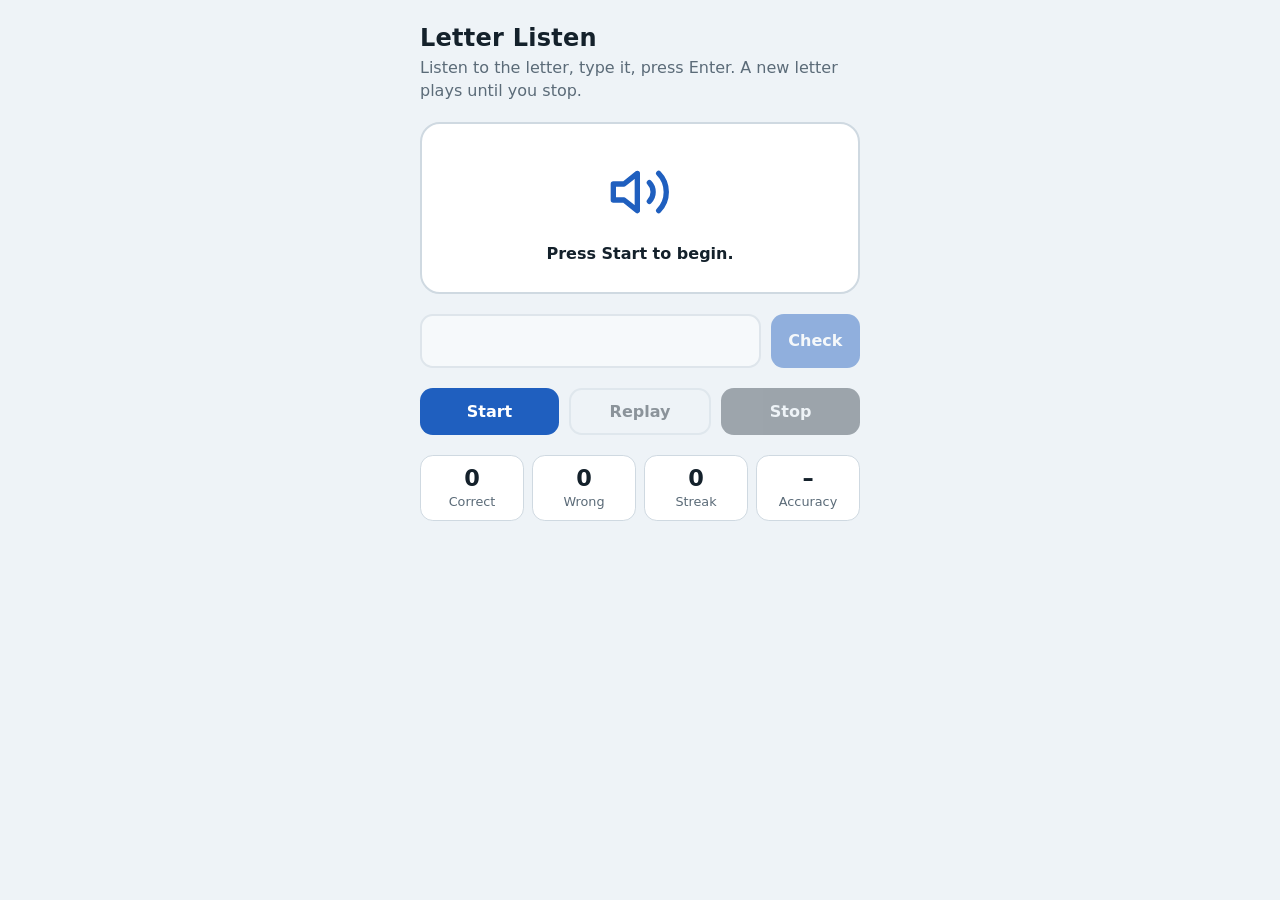
==== index.html @ d6395ade "Add files via upload" ====
<!DOCTYPE html>
<html lang="en">
<head>
<meta charset="utf-8">
<meta name="viewport" content="width=device-width, initial-scale=1, viewport-fit=cover">
<title>Letter Listen</title>
<style>
:root{
  box-sizing:border-box;
  padding-top:env(safe-area-inset-top,0px);padding-bottom:env(safe-area-inset-bottom,0px);
  --bg:#eef3f7;--panel:#ffffff;--ink:#14212b;--muted:#5b6b78;--line:#cfd9e1;
  --accent:#1f5fbf;--accent-ink:#ffffff;--ok:#1d7a4a;--bad:#b3261e;--stop:#3a4650;
}
@media (prefers-color-scheme:dark){
  :root:not([data-theme="light"]){
    --bg:#0f171d;--panel:#18232b;--ink:#e8eef2;--muted:#93a4b0;--line:#2a3944;
    --accent:#6aa5ff;--accent-ink:#08121f;--ok:#4cc38a;--bad:#ff8a80;--stop:#c3ced6;
  }
}
:root[data-theme="dark"]{
  --bg:#0f171d;--panel:#18232b;--ink:#e8eef2;--muted:#93a4b0;--line:#2a3944;
  --accent:#6aa5ff;--accent-ink:#08121f;--ok:#4cc38a;--bad:#ff8a80;--stop:#c3ced6;
}
html{scroll-padding-top:env(safe-area-inset-top,0px)}
*,*::before,*::after{box-sizing:inherit}
body{margin:0;background:var(--bg);color:var(--ink);font-family:"Trebuchet MS","Segoe UI",system-ui,sans-serif;min-height:100vh;display:flex;justify-content:center}
main{width:100%;max-width:30rem;padding:1.5rem 1.25rem 2rem;display:flex;flex-direction:column;gap:1.25rem}
h1{font-size:1.5rem;margin:0;letter-spacing:.01em}
p.sub{margin:.25rem 0 0;color:var(--muted);line-height:1.45}
.stage{background:var(--panel);border:2px solid var(--line);border-radius:1.25rem;padding:1.5rem 1rem;text-align:center;transition:border-color .2s}
.stage.ok{border-color:var(--ok)}.stage.bad{border-color:var(--bad)}
.speaker{font-size:4.5rem;line-height:1;height:5.5rem;display:flex;align-items:center;justify-content:center;font-weight:700}
.speaker.reveal.ok{color:var(--ok)}.speaker.reveal.bad{color:var(--bad)}
.speaker svg{width:4rem;height:4rem;color:var(--accent)}
.playing svg{animation:pulse .7s ease-in-out infinite alternate}
@keyframes pulse{to{transform:scale(1.18)}}
@media (prefers-reduced-motion:reduce){.playing svg{animation:none}}
.msg{min-height:1.5rem;margin:.5rem 0 0;font-weight:600}
.msg.ok{color:var(--ok)}.msg.bad{color:var(--bad)}
.row{display:flex;gap:.6rem}
input{flex:1;min-width:0;font:inherit;font-size:1.6rem;text-align:center;text-transform:uppercase;padding:.6rem;border-radius:.8rem;border:2px solid var(--line);background:var(--panel);color:var(--ink)}
input:disabled{opacity:.5}
button{font:inherit;font-weight:700;border:0;border-radius:.8rem;padding:.75rem 1.1rem;cursor:pointer;background:var(--accent);color:var(--accent-ink)}
button.alt{background:transparent;color:var(--ink);border:2px solid var(--line)}
button.stop{background:var(--stop);color:var(--bg)}
button:disabled{opacity:.45;cursor:not-allowed}
:focus-visible{outline:3px solid var(--accent);outline-offset:2px}
.controls{display:flex;gap:.6rem;flex-wrap:wrap}
.controls button{flex:1}
.stats{display:grid;grid-template-columns:repeat(4,1fr);gap:.5rem;text-align:center}
.stats div{background:var(--panel);border:1px solid var(--line);border-radius:.8rem;padding:.6rem .2rem}
.stats b{display:block;font-size:1.4rem}
.stats span{font-size:.8rem;color:var(--muted)}
.warn{color:var(--bad);font-size:.9rem;display:none}
</style>
</head>
<body>
<main>
  <header>
    <h1>Letter Listen</h1>
    <p class="sub">Listen to the letter, type it, press Enter. A new letter plays until you stop.</p>
  </header>

  <section class="stage" id="stage" aria-live="polite">
    <div class="speaker" id="speaker">
      <svg viewBox="0 0 24 24" fill="none" stroke="currentColor" stroke-width="2" stroke-linecap="round" stroke-linejoin="round" aria-hidden="true"><path d="M11 5 6 9H2v6h4l5 4V5z"/><path d="M15.5 8.5a5 5 0 0 1 0 7"/><path d="M19 5a10 10 0 0 1 0 14"/></svg>
    </div>
    <p class="msg" id="msg">Press Start to begin.</p>
  </section>

  <p class="warn" id="warn">This browser has no speech synthesis, so no audio can play.</p>

  <div class="row">
    <input id="answer" maxlength="1" autocomplete="off" autocapitalize="characters" spellcheck="false" aria-label="Letter you heard" disabled>
    <button id="check" disabled>Check</button>
  </div>

  <div class="controls">
    <button id="start">Start</button>
    <button id="replay" class="alt" disabled>Replay</button>
    <button id="stop" class="stop" disabled>Stop</button>
  </div>

  <div class="stats" aria-label="Score">
    <div><b id="sCorrect">0</b><span>Correct</span></div>
    <div><b id="sWrong">0</b><span>Wrong</span></div>
    <div><b id="sStreak">0</b><span>Streak</span></div>
    <div><b id="sAcc">–</b><span>Accuracy</span></div>
  </div>
</main>

<script>
(function(){
  var NAMES = {A:"ay",B:"bee",C:"see",D:"dee",E:"ee",F:"eff",G:"jee",H:"aitch",I:"eye",J:"jay",K:"kay",L:"ell",M:"em",N:"en",O:"oh",P:"pee",Q:"cue",R:"are",S:"ess",T:"tee",U:"you",V:"vee",W:"double you",X:"ex",Y:"why",Z:"zee"};
  var LETTERS = Object.keys(NAMES);
  var $ = function(id){return document.getElementById(id)};
  var stage=$("stage"), speaker=$("speaker"), msg=$("msg"), answer=$("answer");
  var btnStart=$("start"), btnStop=$("stop"), btnReplay=$("replay"), btnCheck=$("check");
  var state={running:false,current:null,waiting:false,correct:0,wrong:0,streak:0,timer:null};
  var synth = window.speechSynthesis;
  var ICON = speaker.innerHTML;

  if(!synth){ $("warn").style.display="block"; btnStart.disabled=true; }

  function randomLetter(){
    var l;
    do { l = LETTERS[Math.floor(Math.random()*LETTERS.length)]; } while(l===state.current && LETTERS.length>1);
    return l;
  }

  function speak(letter){
    if(!synth) return;
    synth.cancel();
    var u = new SpeechSynthesisUtterance(NAMES[letter]);
    u.lang = "en-US"; u.rate = .8;
    speaker.classList.add("playing");
    u.onend = u.onerror = function(){ speaker.classList.remove("playing"); };
    synth.speak(u);
  }

  function resetStage(){
    stage.className="stage";
    speaker.className="speaker";
    speaker.innerHTML = ICON;
  }

  function nextRound(){
    if(!state.running) return;
    clearTimeout(state.timer);
    resetStage();
    state.current = randomLetter();
    state.waiting = true;
    msg.className="msg"; msg.textContent="Which letter did you hear?";
    answer.value=""; answer.disabled=false; btnCheck.disabled=false; btnReplay.disabled=false;
    answer.focus();
    speak(state.current);
  }

  function updateStats(){
    var total = state.correct+state.wrong;
    $("sCorrect").textContent=state.correct;
    $("sWrong").textContent=state.wrong;
    $("sStreak").textContent=state.streak;
    $("sAcc").textContent= total ? Math.round(state.correct/total*100)+"%" : "–";
  }

  function check(){
    if(!state.running || !state.waiting) return;
    var v = answer.value.trim().toUpperCase();
    if(!/^[A-Z]$/.test(v)){ msg.className="msg bad"; msg.textContent="Type a single letter from A to Z."; return; }
    state.waiting=false; answer.disabled=true; btnCheck.disabled=true; btnReplay.disabled=true;
    var ok = v===state.current;
    if(ok){ state.correct++; state.streak++; } else { state.wrong++; state.streak=0; }
    updateStats();
    stage.className="stage "+(ok?"ok":"bad");
    speaker.className="speaker reveal "+(ok?"ok":"bad");
    speaker.textContent = state.current;
    msg.className="msg "+(ok?"ok":"bad");
    msg.textContent = ok ? "Correct!" : "Not quite. It was "+state.current+", you typed "+v+".";
    state.timer = setTimeout(nextRound, ok?1100:2000);
  }

  function start(){
    state.running=true; state.correct=state.wrong=state.streak=0; updateStats();
    btnStart.disabled=true; btnStop.disabled=false;
    nextRound();
  }

  function stop(){
    state.running=false; state.waiting=false;
    clearTimeout(state.timer);
    if(synth) synth.cancel();
    resetStage();
    answer.value=""; answer.disabled=true; btnCheck.disabled=true; btnReplay.disabled=true;
    btnStart.disabled=false; btnStop.disabled=true;
    var total=state.correct+state.wrong;
    msg.className="msg";
    msg.textContent = total ? "Stopped. "+state.correct+" of "+total+" correct." : "Stopped.";
  }

  btnStart.addEventListener("click", start);
  btnStop.addEventListener("click", stop);
  btnReplay.addEventListener("click", function(){ if(state.waiting){ speak(state.current); answer.focus(); } });
  btnCheck.addEventListener("click", check);
  answer.addEventListener("keydown", function(e){ if(e.key==="Enter"){ e.preventDefault(); check(); } });
  answer.addEventListener("input", function(){ answer.value = answer.value.replace(/[^a-zA-Z]/g,"").slice(0,1); });
  if(synth && synth.getVoices) synth.getVoices();
})();
</script>
</body>
</html>
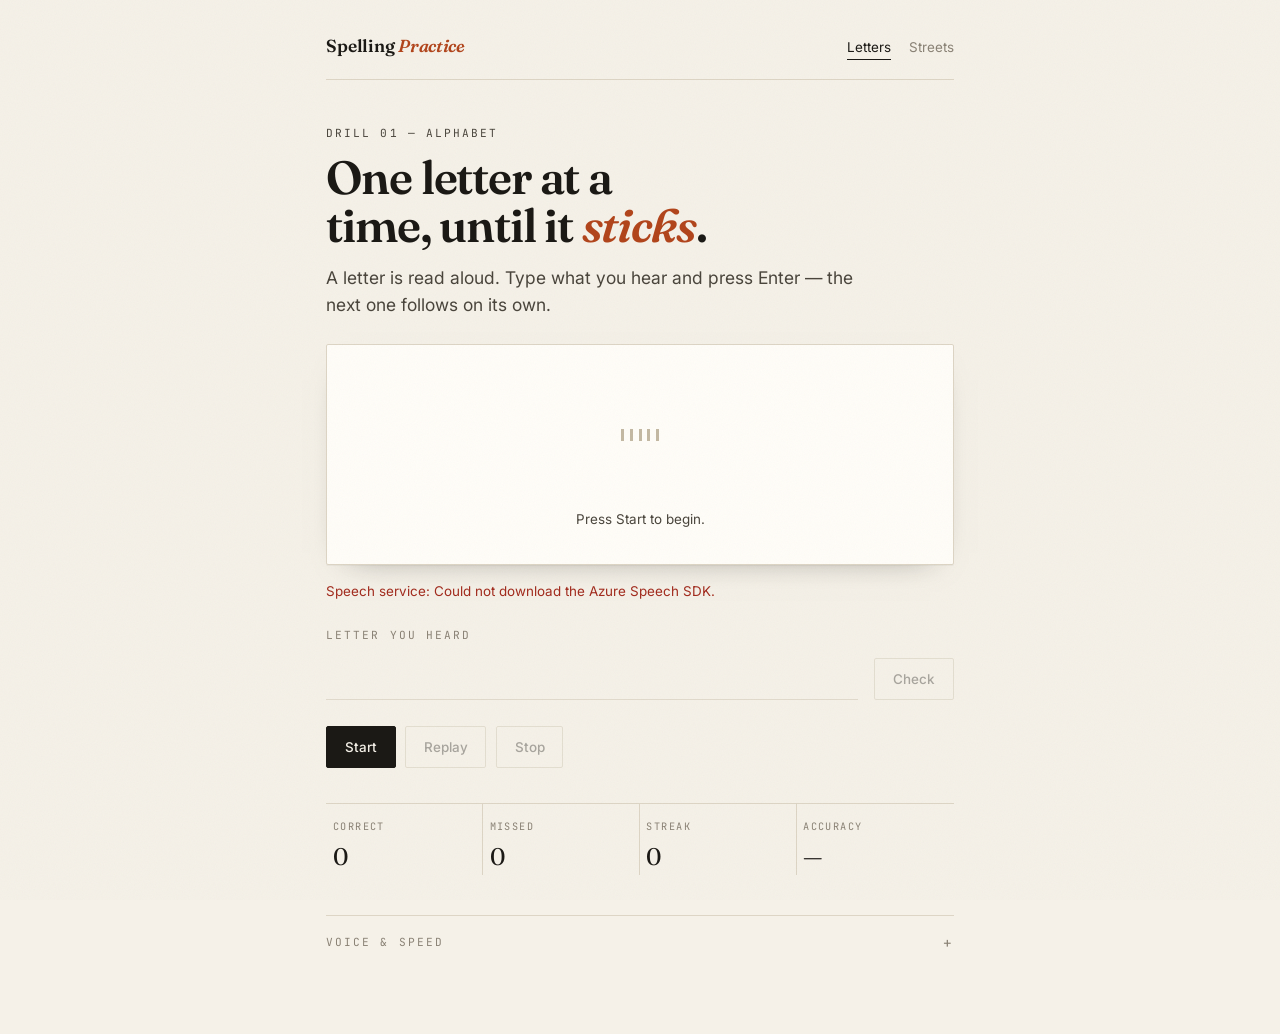
==== commit 433490f7: "New version" ====
--- a/index.html
+++ b/index.html
@@ -3,104 +3,86 @@
 <head>
 <meta charset="utf-8">
 <meta name="viewport" content="width=device-width, initial-scale=1, viewport-fit=cover">
-<title>Letter Listen</title>
-<style>
-:root{
-  box-sizing:border-box;
-  padding-top:env(safe-area-inset-top,0px);padding-bottom:env(safe-area-inset-bottom,0px);
-  --bg:#eef3f7;--panel:#ffffff;--ink:#14212b;--muted:#5b6b78;--line:#cfd9e1;
-  --accent:#1f5fbf;--accent-ink:#ffffff;--ok:#1d7a4a;--bad:#b3261e;--stop:#3a4650;
-}
-@media (prefers-color-scheme:dark){
-  :root:not([data-theme="light"]){
-    --bg:#0f171d;--panel:#18232b;--ink:#e8eef2;--muted:#93a4b0;--line:#2a3944;
-    --accent:#6aa5ff;--accent-ink:#08121f;--ok:#4cc38a;--bad:#ff8a80;--stop:#c3ced6;
-  }
-}
-:root[data-theme="dark"]{
-  --bg:#0f171d;--panel:#18232b;--ink:#e8eef2;--muted:#93a4b0;--line:#2a3944;
-  --accent:#6aa5ff;--accent-ink:#08121f;--ok:#4cc38a;--bad:#ff8a80;--stop:#c3ced6;
-}
-html{scroll-padding-top:env(safe-area-inset-top,0px)}
-*,*::before,*::after{box-sizing:inherit}
-body{margin:0;background:var(--bg);color:var(--ink);font-family:"Trebuchet MS","Segoe UI",system-ui,sans-serif;min-height:100vh;display:flex;justify-content:center}
-main{width:100%;max-width:30rem;padding:1.5rem 1.25rem 2rem;display:flex;flex-direction:column;gap:1.25rem}
-h1{font-size:1.5rem;margin:0;letter-spacing:.01em}
-p.sub{margin:.25rem 0 0;color:var(--muted);line-height:1.45}
-.stage{background:var(--panel);border:2px solid var(--line);border-radius:1.25rem;padding:1.5rem 1rem;text-align:center;transition:border-color .2s}
-.stage.ok{border-color:var(--ok)}.stage.bad{border-color:var(--bad)}
-.speaker{font-size:4.5rem;line-height:1;height:5.5rem;display:flex;align-items:center;justify-content:center;font-weight:700}
-.speaker.reveal.ok{color:var(--ok)}.speaker.reveal.bad{color:var(--bad)}
-.speaker svg{width:4rem;height:4rem;color:var(--accent)}
-.playing svg{animation:pulse .7s ease-in-out infinite alternate}
-@keyframes pulse{to{transform:scale(1.18)}}
-@media (prefers-reduced-motion:reduce){.playing svg{animation:none}}
-.msg{min-height:1.5rem;margin:.5rem 0 0;font-weight:600}
-.msg.ok{color:var(--ok)}.msg.bad{color:var(--bad)}
-.row{display:flex;gap:.6rem}
-input{flex:1;min-width:0;font:inherit;font-size:1.6rem;text-align:center;text-transform:uppercase;padding:.6rem;border-radius:.8rem;border:2px solid var(--line);background:var(--panel);color:var(--ink)}
-input:disabled{opacity:.5}
-button{font:inherit;font-weight:700;border:0;border-radius:.8rem;padding:.75rem 1.1rem;cursor:pointer;background:var(--accent);color:var(--accent-ink)}
-button.alt{background:transparent;color:var(--ink);border:2px solid var(--line)}
-button.stop{background:var(--stop);color:var(--bg)}
-button:disabled{opacity:.45;cursor:not-allowed}
-:focus-visible{outline:3px solid var(--accent);outline-offset:2px}
-.controls{display:flex;gap:.6rem;flex-wrap:wrap}
-.controls button{flex:1}
-.stats{display:grid;grid-template-columns:repeat(4,1fr);gap:.5rem;text-align:center}
-.stats div{background:var(--panel);border:1px solid var(--line);border-radius:.8rem;padding:.6rem .2rem}
-.stats b{display:block;font-size:1.4rem}
-.stats span{font-size:.8rem;color:var(--muted)}
-.warn{color:var(--bad);font-size:.9rem;display:none}
-</style>
+<title>Letters — Spelling Practice</title>
+<link rel="icon" href="favicon.svg" type="image/svg+xml">
+<link rel="preconnect" href="https://fonts.googleapis.com">
+<link rel="preconnect" href="https://fonts.gstatic.com" crossorigin>
+<link rel="stylesheet" href="https://fonts.googleapis.com/css2?family=Fraunces:ital,opsz,wght@0,9..144,500;0,9..144,600;1,9..144,600&family=Inter:wght@400;500&family=JetBrains+Mono:wght@400;500&display=swap">
+<link rel="stylesheet" href="app.css">
 </head>
-<body>
-<main>
-  <header>
-    <h1>Letter Listen</h1>
-    <p class="sub">Listen to the letter, type it, press Enter. A new letter plays until you stop.</p>
+<body data-page="letters">
+<div class="grain" aria-hidden="true"></div>
+
+<div class="shell">
+  <header class="masthead">
+    <a class="wordmark" href="index.html">Spelling <em>Practice</em></a>
+    <nav>
+      <a href="index.html" aria-current="page">Letters</a>
+      <a href="street.html">Streets</a>
+    </nav>
   </header>
 
-  <section class="stage" id="stage" aria-live="polite">
-    <div class="speaker" id="speaker">
-      <svg viewBox="0 0 24 24" fill="none" stroke="currentColor" stroke-width="2" stroke-linecap="round" stroke-linejoin="round" aria-hidden="true"><path d="M11 5 6 9H2v6h4l5 4V5z"/><path d="M15.5 8.5a5 5 0 0 1 0 7"/><path d="M19 5a10 10 0 0 1 0 14"/></svg>
+  <main>
+    <section class="intro rise">
+      <p class="eyebrow">Drill 01 — Alphabet</p>
+      <h1>One letter at a time, until it <em>sticks</em>.</h1>
+      <p>A letter is read aloud. Type what you hear and press Enter — the next one follows on its own.</p>
+    </section>
+
+    <section class="stage rise" id="stage" data-state="idle" aria-live="polite">
+      <div class="cue">
+        <div class="wave" aria-hidden="true"><i></i><i></i><i></i><i></i><i></i></div>
+        <span class="answer-reveal letter" id="reveal"></span>
+      </div>
+      <p class="prompt" id="msg">Press Start to begin.</p>
+    </section>
+
+    <p class="warn" id="warn">No speech engine is available, so no audio can play.</p>
+
+    <div class="answer rise">
+      <label for="answer-letter">
+        <span class="eyebrow">Letter you heard</span>
+        <input type="text" id="answer-letter" maxlength="1" autocomplete="off" autocapitalize="characters" spellcheck="false" disabled>
+      </label>
+      <button id="check" disabled>Check</button>
     </div>
-    <p class="msg" id="msg">Press Start to begin.</p>
-  </section>
 
-  <p class="warn" id="warn">This browser has no speech synthesis, so no audio can play.</p>
+    <div class="controls">
+      <button id="start" class="primary">Start</button>
+      <button id="replay" disabled>Replay</button>
+      <button id="stop" disabled>Stop</button>
+    </div>
 
-  <div class="row">
-    <input id="answer" maxlength="1" autocomplete="off" autocapitalize="characters" spellcheck="false" aria-label="Letter you heard" disabled>
-    <button id="check" disabled>Check</button>
-  </div>
+    <dl class="scoreboard">
+      <div><dt>Correct</dt><dd id="sCorrect">0</dd></div>
+      <div><dt>Missed</dt><dd id="sWrong">0</dd></div>
+      <div><dt>Streak</dt><dd id="sStreak">0</dd></div>
+      <div><dt>Accuracy</dt><dd id="sAcc">—</dd></div>
+    </dl>
 
-  <div class="controls">
-    <button id="start">Start</button>
-    <button id="replay" class="alt" disabled>Replay</button>
-    <button id="stop" class="stop" disabled>Stop</button>
-  </div>
+    <div id="voice-settings"></div>
+  </main>
+</div>
 
-  <div class="stats" aria-label="Score">
-    <div><b id="sCorrect">0</b><span>Correct</span></div>
-    <div><b id="sWrong">0</b><span>Wrong</span></div>
-    <div><b id="sStreak">0</b><span>Streak</span></div>
-    <div><b id="sAcc">–</b><span>Accuracy</span></div>
-  </div>
-</main>
-
+<script src="speech-config.js"></script>
+<script src="speech.js"></script>
+<script src="settings.js"></script>
 <script>
 (function(){
-  var NAMES = {A:"ay",B:"bee",C:"see",D:"dee",E:"ee",F:"eff",G:"jee",H:"aitch",I:"eye",J:"jay",K:"kay",L:"ell",M:"em",N:"en",O:"oh",P:"pee",Q:"cue",R:"are",S:"ess",T:"tee",U:"you",V:"vee",W:"double you",X:"ex",Y:"why",Z:"zee"};
-  var LETTERS = Object.keys(NAMES);
+  var LETTERS = "ABCDEFGHIJKLMNOPQRSTUVWXYZ".split("");
   var $ = function(id){return document.getElementById(id)};
-  var stage=$("stage"), speaker=$("speaker"), msg=$("msg"), answer=$("answer");
+  var stage=$("stage"), reveal=$("reveal"), msg=$("msg"), answer=$("answer-letter");
   var btnStart=$("start"), btnStop=$("stop"), btnReplay=$("replay"), btnCheck=$("check");
   var state={running:false,current:null,waiting:false,correct:0,wrong:0,streak:0,timer:null};
-  var synth = window.speechSynthesis;
-  var ICON = speaker.innerHTML;
+  var speech = window.Speech;
 
-  if(!synth){ $("warn").style.display="block"; btnStart.disabled=true; }
+  if(!speech || !speech.isSupported()){ $("warn").style.display="block"; btnStart.disabled=true; }
+
+  window.SPEECH_CONFIG.onError = function(err){
+    var warn = $("warn");
+    warn.textContent = "Speech service: " + (err && err.message ? err.message : err);
+    warn.style.display = "block";
+  };
 
   function randomLetter(){
     var l;
@@ -109,28 +91,21 @@
   }
 
   function speak(letter){
-    if(!synth) return;
-    synth.cancel();
-    var u = new SpeechSynthesisUtterance(NAMES[letter]);
-    u.lang = "en-US"; u.rate = .8;
-    speaker.classList.add("playing");
-    u.onend = u.onerror = function(){ speaker.classList.remove("playing"); };
-    synth.speak(u);
-  }
-
-  function resetStage(){
-    stage.className="stage";
-    speaker.className="speaker";
-    speaker.innerHTML = ICON;
+    if(!speech || !speech.isSupported()) return;
+    speech.cancel();
+    stage.dataset.state = "playing";
+    speech.speak(letter, {rate:.85, asCharacters:true}).then(function(finished){
+      if(finished && stage.dataset.state==="playing") stage.dataset.state = "listening";
+    });
   }
 
   function nextRound(){
     if(!state.running) return;
     clearTimeout(state.timer);
-    resetStage();
+    reveal.textContent = "";
     state.current = randomLetter();
     state.waiting = true;
-    msg.className="msg"; msg.textContent="Which letter did you hear?";
+    msg.textContent = "Which letter did you hear?";
     answer.value=""; answer.disabled=false; btnCheck.disabled=false; btnReplay.disabled=false;
     answer.focus();
     speak(state.current);
@@ -141,22 +116,21 @@
     $("sCorrect").textContent=state.correct;
     $("sWrong").textContent=state.wrong;
     $("sStreak").textContent=state.streak;
-    $("sAcc").textContent= total ? Math.round(state.correct/total*100)+"%" : "–";
+    $("sAcc").textContent= total ? Math.round(state.correct/total*100)+"%" : "—";
   }
 
   function check(){
     if(!state.running || !state.waiting) return;
     var v = answer.value.trim().toUpperCase();
-    if(!/^[A-Z]$/.test(v)){ msg.className="msg bad"; msg.textContent="Type a single letter from A to Z."; return; }
+    if(!/^[A-Z]$/.test(v)){ msg.textContent="Type a single letter from A to Z."; return; }
     state.waiting=false; answer.disabled=true; btnCheck.disabled=true; btnReplay.disabled=true;
+    speech.cancel();
     var ok = v===state.current;
     if(ok){ state.correct++; state.streak++; } else { state.wrong++; state.streak=0; }
     updateStats();
-    stage.className="stage "+(ok?"ok":"bad");
-    speaker.className="speaker reveal "+(ok?"ok":"bad");
-    speaker.textContent = state.current;
-    msg.className="msg "+(ok?"ok":"bad");
-    msg.textContent = ok ? "Correct!" : "Not quite. It was "+state.current+", you typed "+v+".";
+    stage.dataset.state = ok ? "ok" : "bad";
+    reveal.textContent = state.current;
+    msg.textContent = ok ? "Correct." : "It was " + state.current + " — you typed " + v + ".";
     state.timer = setTimeout(nextRound, ok?1100:2000);
   }
 
@@ -169,13 +143,13 @@
   function stop(){
     state.running=false; state.waiting=false;
     clearTimeout(state.timer);
-    if(synth) synth.cancel();
-    resetStage();
+    if(speech) speech.cancel();
+    stage.dataset.state = "idle";
+    reveal.textContent = "";
     answer.value=""; answer.disabled=true; btnCheck.disabled=true; btnReplay.disabled=true;
     btnStart.disabled=false; btnStop.disabled=true;
     var total=state.correct+state.wrong;
-    msg.className="msg";
-    msg.textContent = total ? "Stopped. "+state.correct+" of "+total+" correct." : "Stopped.";
+    msg.textContent = total ? "Stopped — " + state.correct + " of " + total + " correct." : "Stopped.";
   }
 
   btnStart.addEventListener("click", start);
@@ -184,7 +158,12 @@
   btnCheck.addEventListener("click", check);
   answer.addEventListener("keydown", function(e){ if(e.key==="Enter"){ e.preventDefault(); check(); } });
   answer.addEventListener("input", function(){ answer.value = answer.value.replace(/[^a-zA-Z]/g,"").slice(0,1); });
-  if(synth && synth.getVoices) synth.getVoices();
+
+  window.SpeechSettings.mount($("voice-settings"), {
+    onChange: function(){ speak(state.waiting ? state.current : "A"); }
+  });
+
+  if(speech) speech.prime();
 })();
 </script>
 </body>
--- a/app.css
+++ b/app.css
@@ -0,0 +1,594 @@
+/* Shared shell for the spelling drills: warm paper, ink rules, one accent. */
+
+:root {
+  color-scheme: light dark;
+
+  --paper: #f5f1e8;
+  --panel: #fffdf8;
+  --ink: #1b1915;
+  --ink-soft: #4a453c;
+  --muted: #8a8275;
+  --rule: #ddd5c5;
+  --rule-strong: #c4b9a3;
+  --accent: #b2451c;
+  --accent-ink: #fffdf8;
+  --ok: #2d6a4a;
+  --bad: #a32c1e;
+
+  --shadow: 0 1px 0 rgb(27 25 21 / 4%), 0 12px 32px -24px rgb(27 25 21 / 55%);
+  --ease: cubic-bezier(0.22, 0.61, 0.36, 1);
+
+  --step--1: clamp(0.78rem, 0.76rem + 0.1vw, 0.84rem);
+  --step-0: clamp(1rem, 0.97rem + 0.15vw, 1.09rem);
+  --step-1: clamp(1.2rem, 1.1rem + 0.5vw, 1.5rem);
+  --step-3: clamp(1.9rem, 1.5rem + 2vw, 2.9rem);
+}
+
+[data-page="street"] {
+  --accent: #2f5d4f;
+}
+
+@media (prefers-color-scheme: dark) {
+  :root {
+    --paper: #14130f;
+    --panel: #1c1a15;
+    --ink: #efeade;
+    --ink-soft: #c6bfae;
+    --muted: #8d8574;
+    --rule: #302c24;
+    --rule-strong: #46402f;
+    --accent: #e09158;
+    --accent-ink: #14130f;
+    --ok: #6fbf92;
+    --bad: #ef8d7e;
+    --shadow: 0 1px 0 rgb(0 0 0 / 30%), 0 16px 40px -28px rgb(0 0 0 / 90%);
+  }
+  [data-page="street"] {
+    --accent: #7fc0a5;
+  }
+}
+
+*,
+*::before,
+*::after {
+  box-sizing: border-box;
+}
+
+body {
+  margin: 0;
+  min-height: 100svh;
+  padding: env(safe-area-inset-top) env(safe-area-inset-right) env(safe-area-inset-bottom) env(safe-area-inset-left);
+  background: var(--paper);
+  color: var(--ink);
+  font-family: Inter, "Segoe UI", system-ui, sans-serif;
+  font-size: var(--step-0);
+  line-height: 1.55;
+  -webkit-font-smoothing: antialiased;
+}
+
+/* Photographic grain so the flat colours do not read as sterile. */
+.grain {
+  position: fixed;
+  inset: 0;
+  z-index: 50;
+  pointer-events: none;
+  opacity: 0.045;
+  mix-blend-mode: multiply;
+  background-image: url("data:image/svg+xml,%3Csvg xmlns='http://www.w3.org/2000/svg' width='160' height='160'%3E%3Cfilter id='n'%3E%3CfeTurbulence type='fractalNoise' baseFrequency='0.85' numOctaves='3' stitchTiles='stitch'/%3E%3C/filter%3E%3Crect width='100%25' height='100%25' filter='url(%23n)'/%3E%3C/svg%3E");
+}
+
+@media (prefers-color-scheme: dark) {
+  .grain {
+    mix-blend-mode: screen;
+    opacity: 0.06;
+  }
+}
+
+.shell {
+  width: min(42rem, 100%);
+  margin-inline: auto;
+  padding: 1.5rem 1.4rem 4rem;
+}
+
+/* Masthead ---------------------------------------------------------------- */
+
+.masthead {
+  display: flex;
+  align-items: baseline;
+  justify-content: space-between;
+  gap: 1rem;
+  padding-block: 0.5rem 1.2rem;
+  border-bottom: 1px solid var(--rule);
+}
+
+.wordmark {
+  font-family: Fraunces, Georgia, serif;
+  font-size: var(--step-0);
+  font-weight: 600;
+  letter-spacing: -0.015em;
+  color: inherit;
+  text-decoration: none;
+}
+
+.wordmark em {
+  font-style: italic;
+  color: var(--accent);
+}
+
+.masthead nav {
+  display: flex;
+  gap: 1.1rem;
+  font-size: var(--step--1);
+}
+
+.masthead nav a {
+  position: relative;
+  color: var(--muted);
+  text-decoration: none;
+  padding-block: 0.15rem;
+  transition: color 0.2s var(--ease);
+}
+
+.masthead nav a::after {
+  content: "";
+  position: absolute;
+  inset-inline: 0;
+  bottom: 0;
+  height: 1px;
+  background: currentColor;
+  transform: scaleX(0);
+  transform-origin: left;
+  transition: transform 0.25s var(--ease);
+}
+
+.masthead nav a:hover,
+.masthead nav a[aria-current="page"] {
+  color: var(--ink);
+}
+
+.masthead nav a:hover::after,
+.masthead nav a[aria-current="page"]::after {
+  transform: scaleX(1);
+}
+
+/* Headings ---------------------------------------------------------------- */
+
+.eyebrow {
+  margin: 0;
+  font-family: "JetBrains Mono", ui-monospace, monospace;
+  font-size: 0.7rem;
+  letter-spacing: 0.18em;
+  text-transform: uppercase;
+  color: var(--muted);
+}
+
+.intro {
+  padding-block: 2rem 1.6rem;
+}
+
+.intro h1 {
+  margin: 0.7rem 0 0;
+  font-family: Fraunces, Georgia, serif;
+  font-size: var(--step-3);
+  font-weight: 600;
+  line-height: 1.05;
+  letter-spacing: -0.025em;
+  text-wrap: balance;
+}
+
+.intro h1 em {
+  font-style: italic;
+  color: var(--accent);
+}
+
+.intro p {
+  max-width: 34rem;
+  margin: 0.8rem 0 0;
+  color: var(--ink-soft);
+}
+
+/* Stage ------------------------------------------------------------------- */
+
+.stage {
+  position: relative;
+  background: var(--panel);
+  border: 1px solid var(--rule);
+  border-radius: 2px;
+  box-shadow: var(--shadow);
+  padding: 2.4rem 1.5rem 1.8rem;
+  text-align: center;
+  transition: border-color 0.3s var(--ease);
+}
+
+.stage::before {
+  content: "";
+  position: absolute;
+  inset-inline: 0;
+  top: 0;
+  height: 2px;
+  background: var(--accent);
+  transform: scaleX(0);
+  transform-origin: left;
+  transition: transform 0.4s var(--ease);
+}
+
+.stage[data-state="playing"]::before {
+  transform: scaleX(1);
+}
+
+.stage[data-state="ok"] {
+  border-color: var(--ok);
+}
+
+.stage[data-state="bad"] {
+  border-color: var(--bad);
+}
+
+.cue {
+  display: grid;
+  place-items: center;
+  min-height: 6.5rem;
+}
+
+.wave {
+  display: flex;
+  align-items: center;
+  gap: 0.35rem;
+  height: 3rem;
+}
+
+.wave i {
+  display: block;
+  width: 3px;
+  height: 100%;
+  background: var(--rule-strong);
+  transform: scaleY(0.25);
+  transition: transform 0.3s var(--ease), background-color 0.3s var(--ease);
+}
+
+.stage[data-state="playing"] .wave i {
+  background: var(--accent);
+}
+
+@media (prefers-reduced-motion: no-preference) {
+  .stage[data-state="playing"] .wave i {
+    animation: bounce 0.9s var(--ease) infinite alternate;
+  }
+  .wave i:nth-child(1) { animation-delay: -0.5s; }
+  .wave i:nth-child(2) { animation-delay: -0.2s; }
+  .wave i:nth-child(3) { animation-delay: -0.75s; }
+  .wave i:nth-child(4) { animation-delay: -0.35s; }
+  .wave i:nth-child(5) { animation-delay: -0.6s; }
+}
+
+@keyframes bounce {
+  from { transform: scaleY(0.2); }
+  to { transform: scaleY(1); }
+}
+
+.answer-reveal {
+  display: none;
+  font-family: Fraunces, Georgia, serif;
+  font-weight: 600;
+  letter-spacing: -0.03em;
+  line-height: 1;
+  text-wrap: balance;
+}
+
+.answer-reveal.letter {
+  font-size: clamp(3.5rem, 16vw, 6rem);
+}
+
+.answer-reveal.word {
+  font-size: var(--step-3);
+  letter-spacing: -0.02em;
+}
+
+.stage[data-state="ok"] .answer-reveal,
+.stage[data-state="bad"] .answer-reveal {
+  display: block;
+}
+
+.stage[data-state="ok"] .wave,
+.stage[data-state="bad"] .wave {
+  display: none;
+}
+
+.stage[data-state="ok"] .answer-reveal { color: var(--ok); }
+.stage[data-state="bad"] .answer-reveal { color: var(--bad); }
+
+@media (prefers-reduced-motion: no-preference) {
+  .stage[data-state="ok"] .answer-reveal,
+  .stage[data-state="bad"] .answer-reveal {
+    animation: settle 0.45s var(--ease) both;
+  }
+}
+
+@keyframes settle {
+  from { opacity: 0; transform: translateY(0.4rem) scale(0.97); }
+  to { opacity: 1; transform: none; }
+}
+
+.prompt {
+  min-height: 1.6rem;
+  margin: 1.4rem 0 0;
+  font-size: var(--step--1);
+  color: var(--ink-soft);
+}
+
+.stage[data-state="ok"] .prompt { color: var(--ok); }
+.stage[data-state="bad"] .prompt { color: var(--bad); }
+
+.warn {
+  display: none;
+  margin: 1rem 0 0;
+  font-size: var(--step--1);
+  color: var(--bad);
+}
+
+/* Answer + controls ------------------------------------------------------- */
+
+.answer {
+  display: flex;
+  align-items: flex-end;
+  gap: 1rem;
+  margin-top: 1.6rem;
+}
+
+.answer label {
+  flex: 1;
+  display: block;
+}
+
+.answer .eyebrow {
+  display: block;
+  margin-bottom: 0.4rem;
+}
+
+input[type="text"] {
+  width: 100%;
+  font: inherit;
+  font-family: Fraunces, Georgia, serif;
+  font-size: var(--step-1);
+  color: var(--ink);
+  background: transparent;
+  border: 0;
+  border-bottom: 1px solid var(--rule-strong);
+  border-radius: 0;
+  padding: 0.35rem 0.1rem;
+  transition: border-color 0.2s var(--ease);
+}
+
+input[type="text"]:focus {
+  outline: none;
+  border-bottom-color: var(--accent);
+}
+
+input[type="text"]:disabled {
+  opacity: 0.4;
+}
+
+input#answer-letter {
+  text-align: center;
+  text-transform: uppercase;
+  letter-spacing: 0.1em;
+}
+
+.controls {
+  display: flex;
+  flex-wrap: wrap;
+  gap: 0.6rem;
+  margin-top: 1.6rem;
+}
+
+button {
+  font: inherit;
+  font-size: var(--step--1);
+  font-weight: 500;
+  color: var(--ink);
+  background: transparent;
+  border: 1px solid var(--rule-strong);
+  border-radius: 2px;
+  padding: 0.6rem 1.1rem;
+  cursor: pointer;
+  transition: transform 0.15s var(--ease), border-color 0.2s var(--ease), color 0.2s var(--ease), background-color 0.2s var(--ease);
+}
+
+button:hover:not(:disabled) {
+  border-color: var(--ink);
+}
+
+button:active:not(:disabled) {
+  transform: translateY(1px);
+}
+
+button.primary {
+  background: var(--ink);
+  border-color: var(--ink);
+  color: var(--paper);
+}
+
+button.primary:hover:not(:disabled) {
+  background: var(--accent);
+  border-color: var(--accent);
+  color: var(--accent-ink);
+}
+
+button:disabled {
+  opacity: 0.35;
+  cursor: not-allowed;
+}
+
+:focus-visible {
+  outline: 2px solid var(--accent);
+  outline-offset: 3px;
+}
+
+/* Scoreboard -------------------------------------------------------------- */
+
+.scoreboard {
+  display: grid;
+  grid-template-columns: repeat(4, 1fr);
+  margin: 2.2rem 0 0;
+  border-top: 1px solid var(--rule);
+}
+
+.scoreboard > div {
+  padding: 0.9rem 0.4rem 0;
+  border-right: 1px solid var(--rule);
+}
+
+.scoreboard > div:last-child {
+  border-right: 0;
+}
+
+.scoreboard dt {
+  font-family: "JetBrains Mono", ui-monospace, monospace;
+  font-size: 0.64rem;
+  letter-spacing: 0.14em;
+  text-transform: uppercase;
+  color: var(--muted);
+}
+
+.scoreboard dd {
+  margin: 0.2rem 0 0;
+  font-family: Fraunces, Georgia, serif;
+  font-size: var(--step-1);
+  font-variant-numeric: tabular-nums;
+}
+
+/* Voice panel ------------------------------------------------------------- */
+
+.voice-panel {
+  margin-top: 2.5rem;
+  border-top: 1px solid var(--rule);
+}
+
+.voice-panel > summary {
+  display: flex;
+  align-items: center;
+  justify-content: space-between;
+  gap: 1rem;
+  padding: 1rem 0;
+  cursor: pointer;
+  list-style: none;
+  font-family: "JetBrains Mono", ui-monospace, monospace;
+  font-size: 0.7rem;
+  letter-spacing: 0.18em;
+  text-transform: uppercase;
+  color: var(--muted);
+}
+
+.voice-panel > summary::-webkit-details-marker {
+  display: none;
+}
+
+.voice-panel > summary:hover {
+  color: var(--ink);
+}
+
+.voice-panel > summary .sign {
+  font-size: 0.9rem;
+  transition: transform 0.25s var(--ease);
+}
+
+.voice-panel[open] > summary .sign {
+  transform: rotate(45deg);
+}
+
+.voice-fields {
+  display: grid;
+  gap: 1.3rem;
+  padding-bottom: 1.6rem;
+}
+
+.field span {
+  display: block;
+  font-family: "JetBrains Mono", ui-monospace, monospace;
+  font-size: 0.64rem;
+  letter-spacing: 0.14em;
+  text-transform: uppercase;
+  color: var(--muted);
+  margin-bottom: 0.5rem;
+}
+
+select {
+  width: 100%;
+  font: inherit;
+  font-size: var(--step--1);
+  color: var(--ink);
+  background: var(--panel);
+  border: 1px solid var(--rule-strong);
+  border-radius: 2px;
+  padding: 0.55rem 0.6rem;
+}
+
+select:disabled {
+  opacity: 0.45;
+}
+
+.stepper {
+  display: flex;
+  align-items: center;
+  gap: 0.7rem;
+}
+
+.stepper button {
+  width: 2.2rem;
+  padding: 0.35rem 0;
+  text-align: center;
+  font-size: var(--step-0);
+  line-height: 1;
+}
+
+.stepper input[type="range"] {
+  flex: 1;
+  min-width: 0;
+  accent-color: var(--accent);
+}
+
+.stepper output {
+  font-family: "JetBrains Mono", ui-monospace, monospace;
+  font-size: var(--step--1);
+  font-variant-numeric: tabular-nums;
+  color: var(--ink-soft);
+  min-width: 3.1rem;
+  text-align: right;
+}
+
+.voice-note {
+  margin: 0;
+  font-size: var(--step--1);
+  color: var(--muted);
+}
+
+/* Entrance ---------------------------------------------------------------- */
+
+@media (prefers-reduced-motion: no-preference) {
+  .rise {
+    animation: rise 0.6s var(--ease) both;
+  }
+  .rise:nth-of-type(2) { animation-delay: 0.06s; }
+  .rise:nth-of-type(3) { animation-delay: 0.12s; }
+}
+
+@keyframes rise {
+  from { opacity: 0; transform: translateY(0.75rem); }
+  to { opacity: 1; transform: none; }
+}
+
+@media (max-width: 30rem) {
+  .scoreboard {
+    grid-template-columns: repeat(2, 1fr);
+  }
+  .scoreboard > div:nth-child(2n) {
+    border-right: 0;
+  }
+  .scoreboard > div:nth-child(n + 3) {
+    border-top: 1px solid var(--rule);
+    padding-top: 0.9rem;
+  }
+  .controls button {
+    flex: 1 1 8rem;
+  }
+}
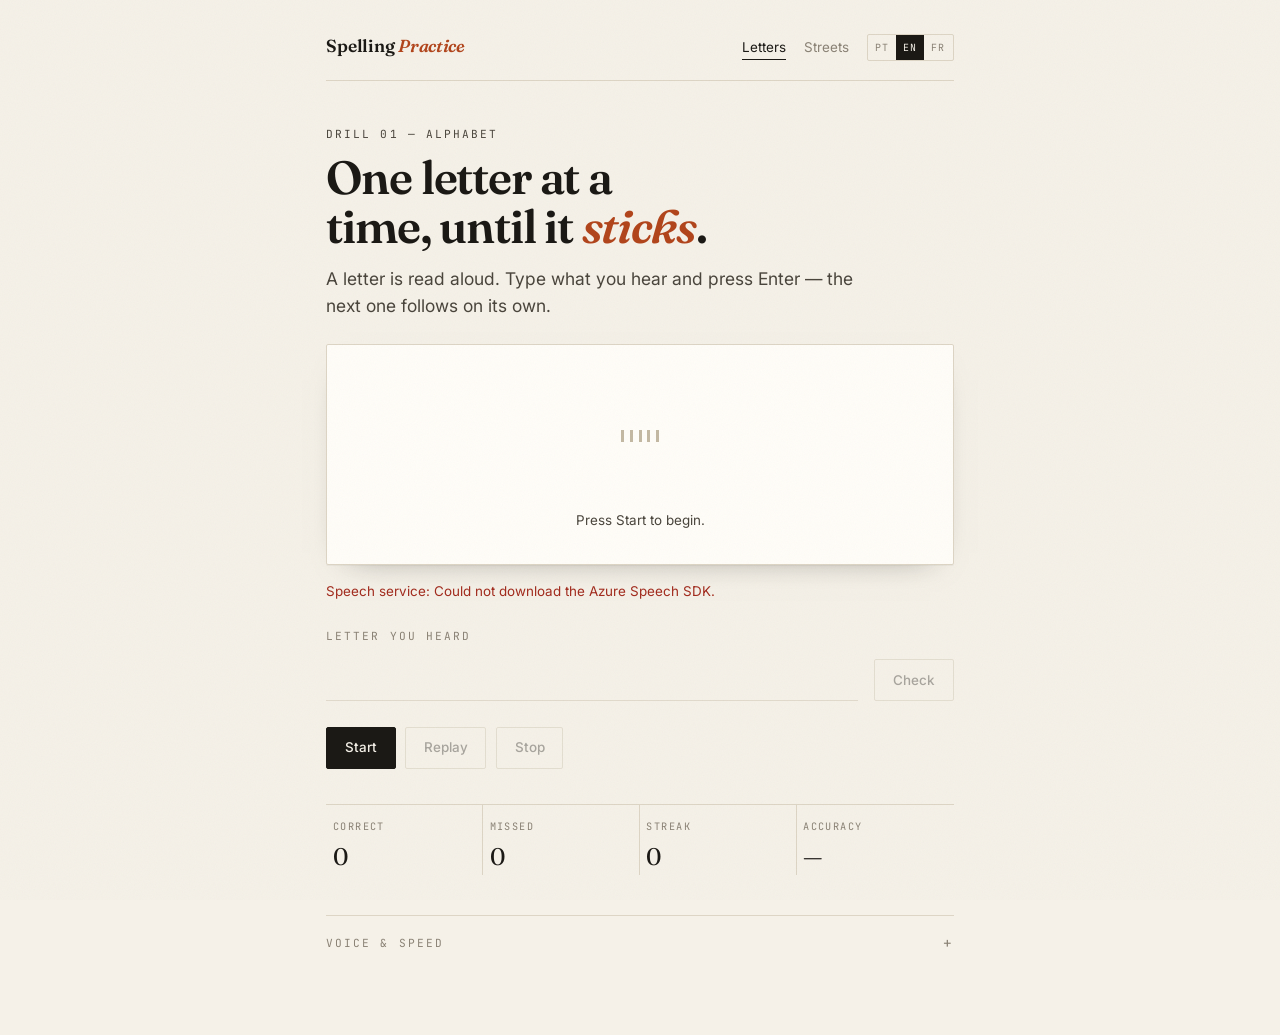
==== commit 616c6321: "Update project to add new functionalities" ====
--- a/index.html
+++ b/index.html
@@ -3,12 +3,13 @@
 <head>
 <meta charset="utf-8">
 <meta name="viewport" content="width=device-width, initial-scale=1, viewport-fit=cover">
-<title>Letters — Spelling Practice</title>
+<title data-i18n="letters.title">Letters — Spelling Practice</title>
 <link rel="icon" href="favicon.svg" type="image/svg+xml">
 <link rel="preconnect" href="https://fonts.googleapis.com">
 <link rel="preconnect" href="https://fonts.gstatic.com" crossorigin>
 <link rel="stylesheet" href="https://fonts.googleapis.com/css2?family=Fraunces:ital,opsz,wght@0,9..144,500;0,9..144,600;1,9..144,600&family=Inter:wght@400;500&family=JetBrains+Mono:wght@400;500&display=swap">
 <link rel="stylesheet" href="app.css">
+<script src="i18n.js"></script>
 </head>
 <body data-page="letters">
 <div class="grain" aria-hidden="true"></div>
@@ -16,17 +17,20 @@
 <div class="shell">
   <header class="masthead">
     <a class="wordmark" href="index.html">Spelling <em>Practice</em></a>
-    <nav>
-      <a href="index.html" aria-current="page">Letters</a>
-      <a href="street.html">Streets</a>
-    </nav>
+    <div class="masthead-right">
+      <nav>
+        <a href="index.html" aria-current="page" data-i18n="nav.letters">Letters</a>
+        <a href="street.html" data-i18n="nav.streets">Streets</a>
+      </nav>
+      <div data-lang-picker></div>
+    </div>
   </header>
 
   <main>
     <section class="intro rise">
-      <p class="eyebrow">Drill 01 — Alphabet</p>
-      <h1>One letter at a time, until it <em>sticks</em>.</h1>
-      <p>A letter is read aloud. Type what you hear and press Enter — the next one follows on its own.</p>
+      <p class="eyebrow" data-i18n="letters.eyebrow">Drill 01 — Alphabet</p>
+      <h1 data-i18n="letters.h1">One letter at a time, until it <em>sticks</em>.</h1>
+      <p data-i18n="letters.lead">A letter is read aloud. Type what you hear and press Enter — the next one follows on its own.</p>
     </section>
 
     <section class="stage rise" id="stage" data-state="idle" aria-live="polite">
@@ -34,30 +38,30 @@
         <div class="wave" aria-hidden="true"><i></i><i></i><i></i><i></i><i></i></div>
         <span class="answer-reveal letter" id="reveal"></span>
       </div>
-      <p class="prompt" id="msg">Press Start to begin.</p>
+      <p class="prompt" id="msg" data-i18n="common.pressStart">Press Start to begin.</p>
     </section>
 
-    <p class="warn" id="warn">No speech engine is available, so no audio can play.</p>
+    <p class="warn" id="warn" data-i18n="common.warnNoEngine">No speech engine is available, so no audio can play.</p>
 
     <div class="answer rise">
       <label for="answer-letter">
-        <span class="eyebrow">Letter you heard</span>
-        <input type="text" id="answer-letter" maxlength="1" autocomplete="off" autocapitalize="characters" spellcheck="false" disabled>
+        <span class="eyebrow" data-i18n="letters.inputLabel">Letter you heard</span>
+        <input type="text" id="answer-letter" maxlength="1" autocomplete="off" autocapitalize="characters" spellcheck="false" data-i18n-label="letters.inputLabel" disabled>
       </label>
-      <button id="check" disabled>Check</button>
+      <button id="check" data-i18n="btn.check" disabled>Check</button>
     </div>
 
     <div class="controls">
-      <button id="start" class="primary">Start</button>
-      <button id="replay" disabled>Replay</button>
-      <button id="stop" disabled>Stop</button>
+      <button id="start" class="primary" data-i18n="btn.start">Start</button>
+      <button id="replay" data-i18n="btn.replay" disabled>Replay</button>
+      <button id="stop" data-i18n="btn.stop" disabled>Stop</button>
     </div>
 
     <dl class="scoreboard">
-      <div><dt>Correct</dt><dd id="sCorrect">0</dd></div>
-      <div><dt>Missed</dt><dd id="sWrong">0</dd></div>
-      <div><dt>Streak</dt><dd id="sStreak">0</dd></div>
-      <div><dt>Accuracy</dt><dd id="sAcc">—</dd></div>
+      <div><dt data-i18n="stats.correct">Correct</dt><dd id="sCorrect">0</dd></div>
+      <div><dt data-i18n="stats.missed">Missed</dt><dd id="sWrong">0</dd></div>
+      <div><dt data-i18n="stats.streak">Streak</dt><dd id="sStreak">0</dd></div>
+      <div><dt data-i18n="stats.accuracy">Accuracy</dt><dd id="sAcc">—</dd></div>
     </dl>
 
     <div id="voice-settings"></div>
@@ -75,12 +79,13 @@
   var btnStart=$("start"), btnStop=$("stop"), btnReplay=$("replay"), btnCheck=$("check");
   var state={running:false,current:null,waiting:false,correct:0,wrong:0,streak:0,timer:null};
   var speech = window.Speech;
+  var say = function(key, vars){ I18n.setText(msg, key, vars); };
 
   if(!speech || !speech.isSupported()){ $("warn").style.display="block"; btnStart.disabled=true; }
 
   window.SPEECH_CONFIG.onError = function(err){
     var warn = $("warn");
-    warn.textContent = "Speech service: " + (err && err.message ? err.message : err);
+    I18n.setText(warn, "common.speechError", {message: (err && err.message ? err.message : String(err))});
     warn.style.display = "block";
   };
 
@@ -105,7 +110,7 @@
     reveal.textContent = "";
     state.current = randomLetter();
     state.waiting = true;
-    msg.textContent = "Which letter did you hear?";
+    say("letters.prompt");
     answer.value=""; answer.disabled=false; btnCheck.disabled=false; btnReplay.disabled=false;
     answer.focus();
     speak(state.current);
@@ -122,7 +127,7 @@
   function check(){
     if(!state.running || !state.waiting) return;
     var v = answer.value.trim().toUpperCase();
-    if(!/^[A-Z]$/.test(v)){ msg.textContent="Type a single letter from A to Z."; return; }
+    if(!/^[A-Z]$/.test(v)){ say("letters.invalid"); return; }
     state.waiting=false; answer.disabled=true; btnCheck.disabled=true; btnReplay.disabled=true;
     speech.cancel();
     var ok = v===state.current;
@@ -130,7 +135,7 @@
     updateStats();
     stage.dataset.state = ok ? "ok" : "bad";
     reveal.textContent = state.current;
-    msg.textContent = ok ? "Correct." : "It was " + state.current + " — you typed " + v + ".";
+    if(ok) say("common.correct"); else say("letters.wrong", {answer: state.current, typed: v});
     state.timer = setTimeout(nextRound, ok?1100:2000);
   }
 
@@ -149,7 +154,7 @@
     answer.value=""; answer.disabled=true; btnCheck.disabled=true; btnReplay.disabled=true;
     btnStart.disabled=false; btnStop.disabled=true;
     var total=state.correct+state.wrong;
-    msg.textContent = total ? "Stopped — " + state.correct + " of " + total + " correct." : "Stopped.";
+    if(total) say("common.stoppedScore", {correct: state.correct, total: total}); else say("common.stopped");
   }
 
   btnStart.addEventListener("click", start);
--- a/app.css
+++ b/app.css
@@ -115,10 +115,44 @@
   color: var(--accent);
 }
 
+.masthead-right {
+  display: flex;
+  align-items: center;
+  gap: 1.1rem;
+}
+
 .masthead nav {
   display: flex;
   gap: 1.1rem;
   font-size: var(--step--1);
+}
+
+.lang-picker {
+  display: flex;
+  border: 1px solid var(--rule);
+  border-radius: 2px;
+  overflow: hidden;
+}
+
+.lang-picker button {
+  border: 0;
+  border-radius: 0;
+  padding: 0.3rem 0.45rem;
+  font-family: "JetBrains Mono", ui-monospace, monospace;
+  font-size: 0.62rem;
+  font-weight: 400;
+  letter-spacing: 0.1em;
+  color: var(--muted);
+  background: transparent;
+}
+
+.lang-picker button:hover:not([aria-pressed="true"]) {
+  color: var(--ink);
+}
+
+.lang-picker button[aria-pressed="true"] {
+  background: var(--ink);
+  color: var(--paper);
 }
 
 .masthead nav a {
@@ -562,6 +596,21 @@
   color: var(--muted);
 }
 
+.voice-note.tested {
+  margin-top: 0.5rem;
+  font-size: 0.72rem;
+}
+
+.credit {
+  margin: 1.5rem 0 0;
+  font-size: 0.72rem;
+  color: var(--muted);
+}
+
+.credit a {
+  color: inherit;
+}
+
 /* Entrance ---------------------------------------------------------------- */
 
 @media (prefers-reduced-motion: no-preference) {
